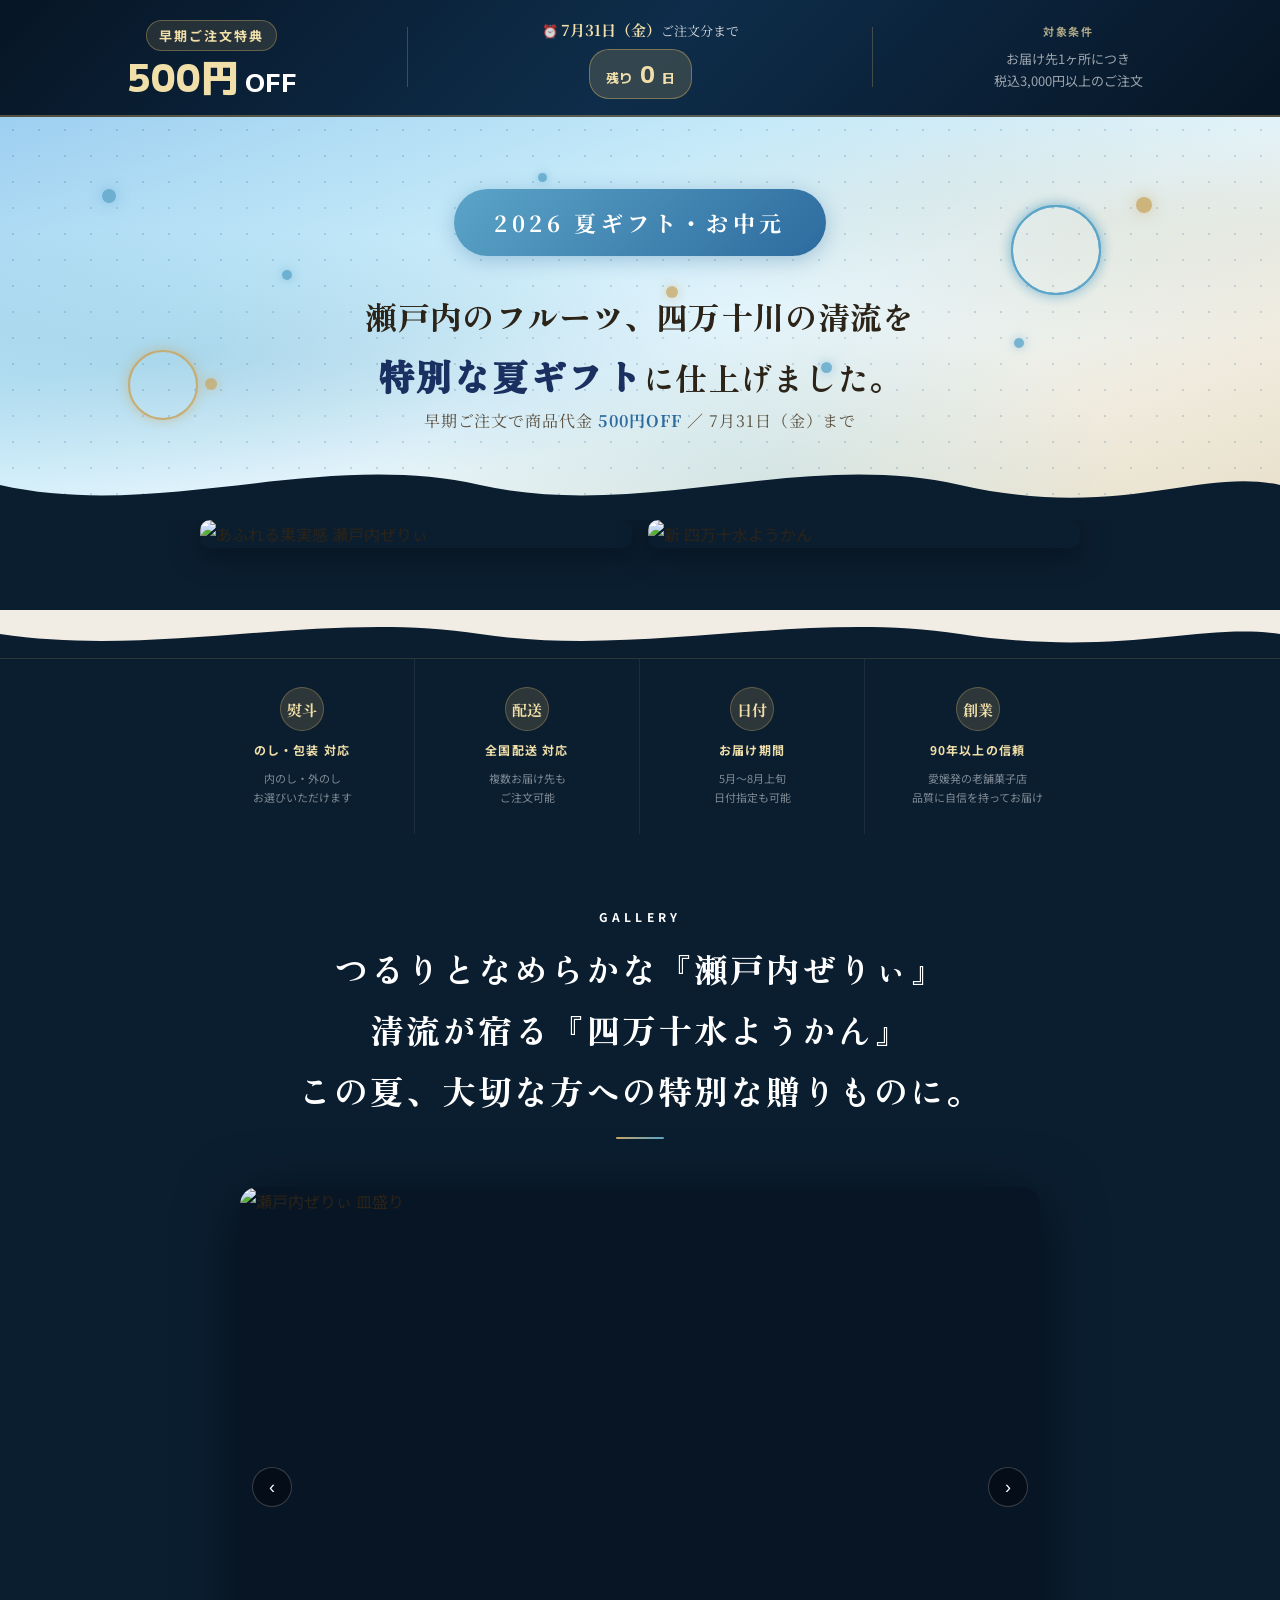
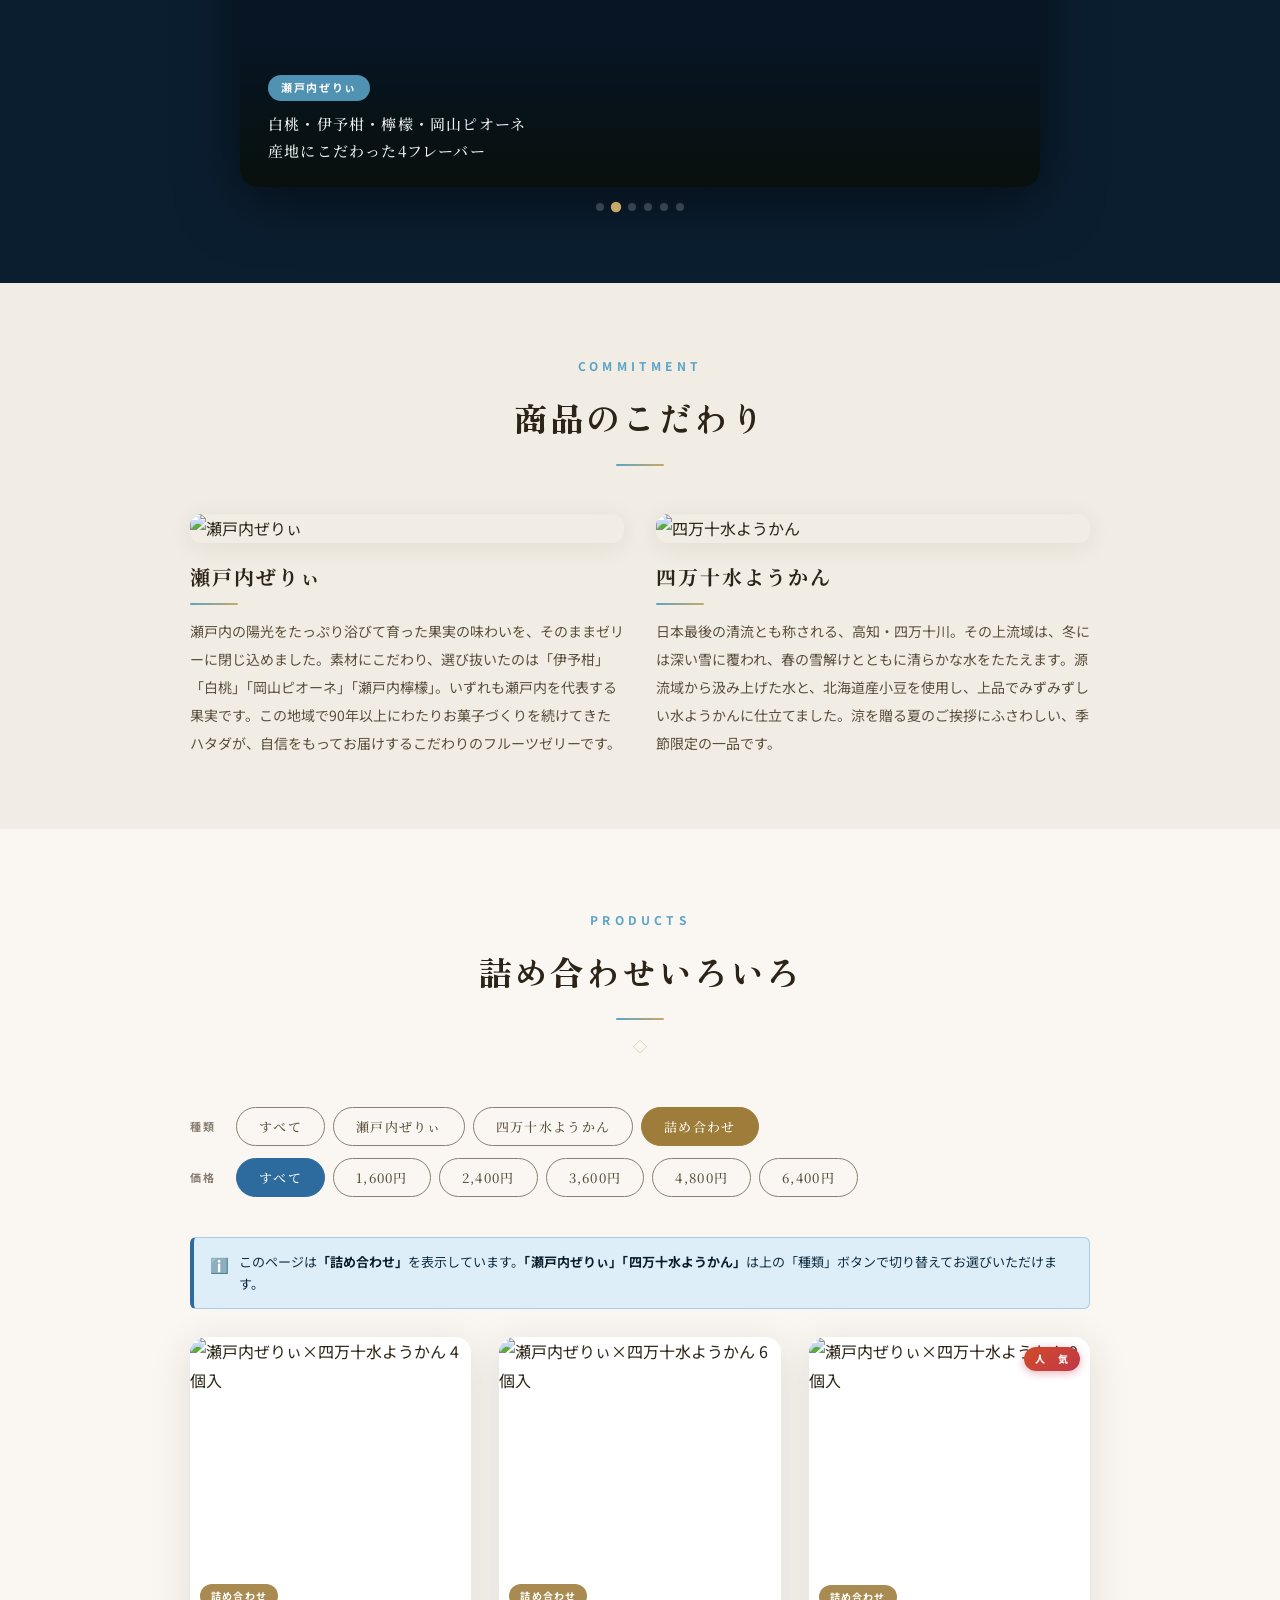
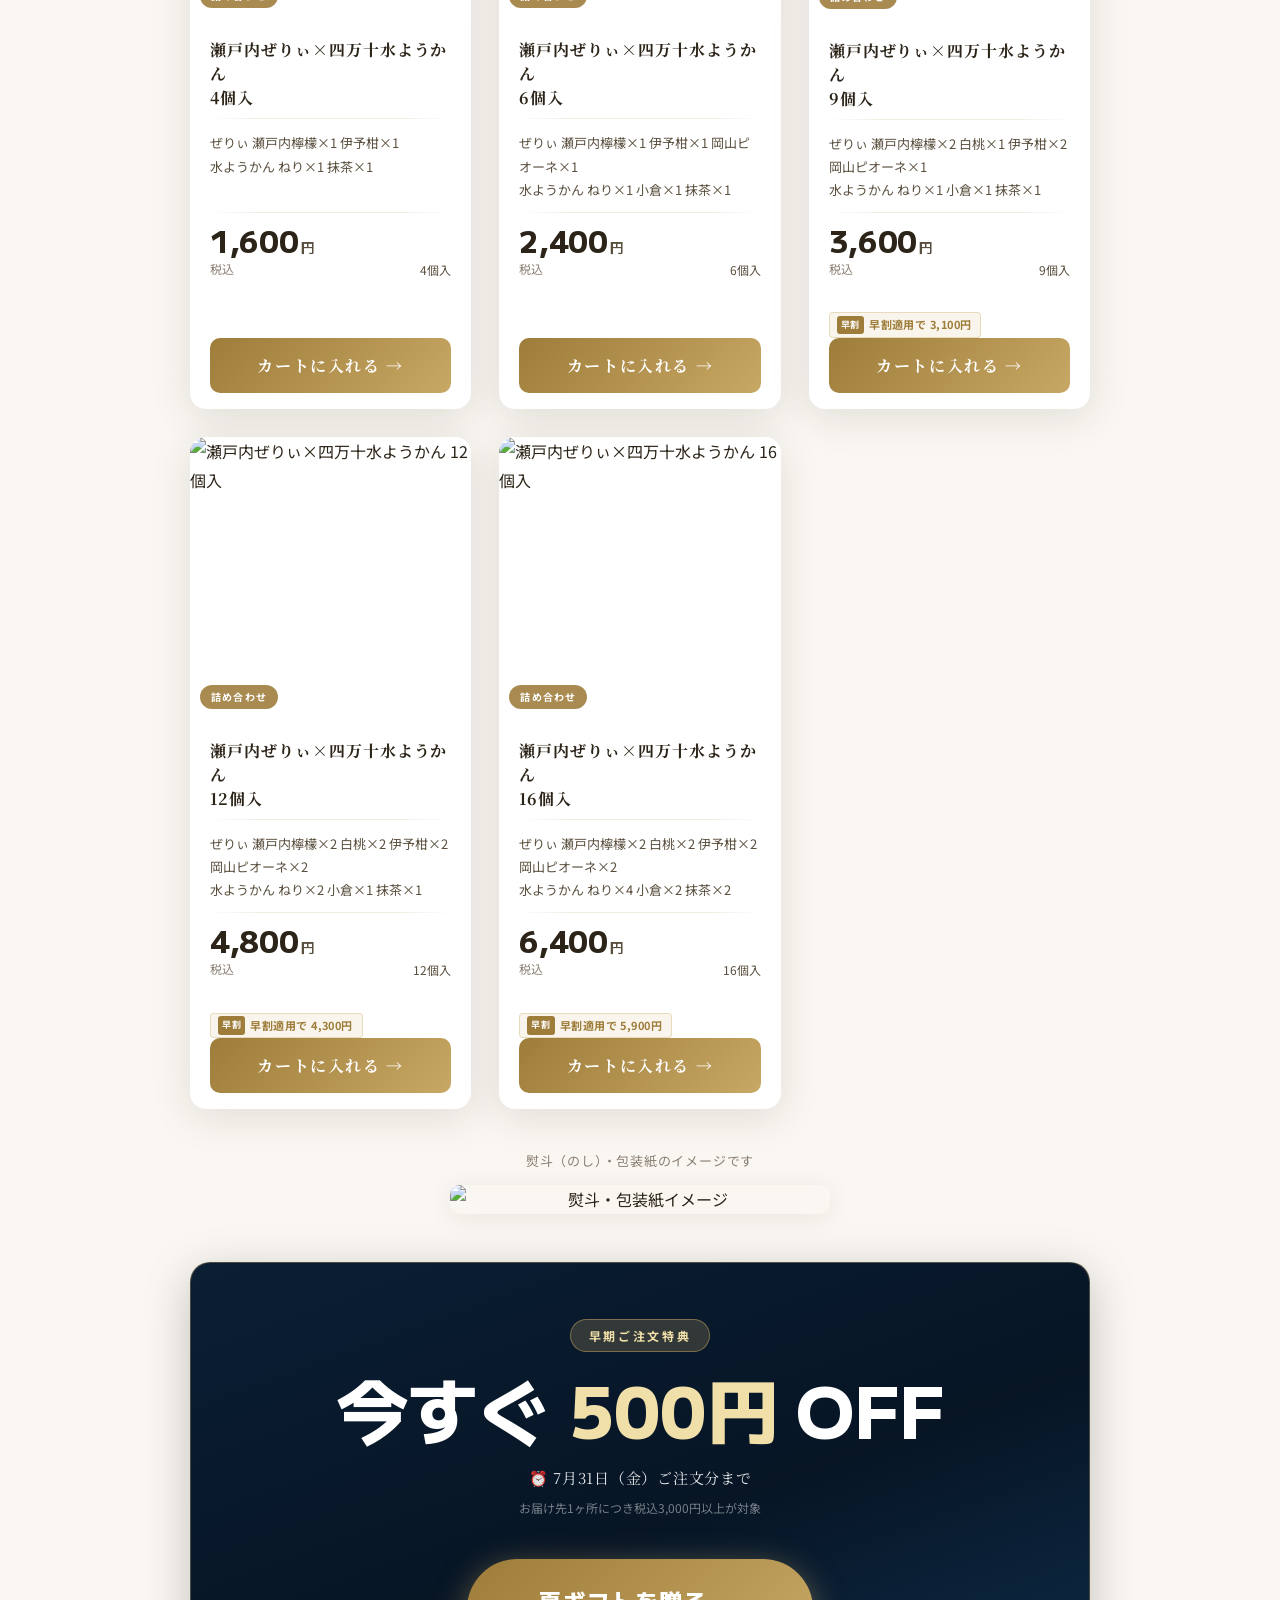
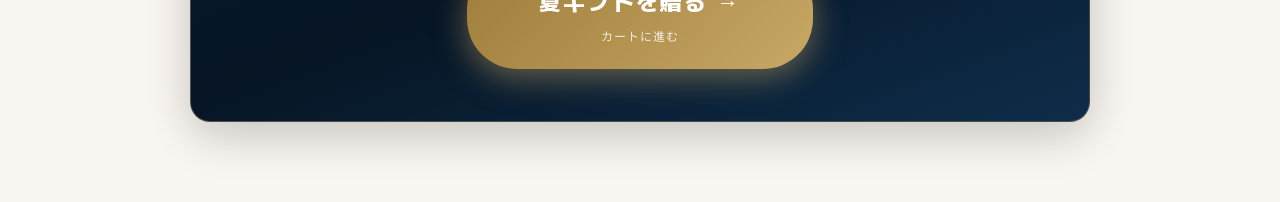
==== preview_mix.html @ 88e527a3 "確認用スタンドアロンHTMLページ3点追加、index.htmlも同内容に更新 Co-Authored-By: Claude Sonnet 4.6 <noreply@anthropic.com>" ====
<!DOCTYPE html>
<html lang="ja">
<head>
  <meta charset="utf-8" />
  <meta name="viewport" content="width=device-width, initial-scale=1.0" />
  <title>【確認用】詰め合わせ｜ハタダ 2026夏ギフト</title>
  <link href="https://fonts.googleapis.com/css2?family=Zen+Antique+Soft&family=Noto+Serif+JP:wght@400;500;600;700&family=Noto+Sans+JP:wght@400;500;700&family=M+PLUS+1:wght@400;500;700;800&display=swap" rel="stylesheet" />
  <link rel="stylesheet" href="style.css">
</head>
<body>

  <!-- Early Bird Bar -->
  <div class="early-bird">
    <div class="early-bird__inner">
      <div class="early-bird__col">
        <span class="early-bird__label">早期ご注文特典</span>
        <div class="early-bird__deal"><em>500円</em> OFF</div>
      </div>
      <div class="early-bird__sep"></div>
      <div class="early-bird__col early-bird__col--center">
        <div class="early-bird__period">⏰ <strong>7月31日（金）</strong>ご注文分まで</div>
        <div class="early-bird__timer">残り <span class="early-bird__days">--</span> 日</div>
      </div>
      <div class="early-bird__sep"></div>
      <div class="early-bird__col">
        <div class="early-bird__cond-label">対象条件</div>
        <div class="early-bird__cond">お届け先1ヶ所につき<br>税込3,000円以上のご注文</div>
      </div>
    </div>
  </div>

  <!-- Hero -->
  <section class="hero">
    <div class="hero__deco" aria-hidden="true">
      <div class="hero__dots"></div>
      <div class="hero__ring" style="width:90px;height:90px;top:22%;right:14%;--dur:4.8s;--delay:0s"></div>
      <div class="hero__ring" style="width:90px;height:90px;top:22%;right:14%;--dur:4.8s;--delay:1.6s"></div>
      <div class="hero__ring" style="width:90px;height:90px;top:22%;right:14%;--dur:4.8s;--delay:3.2s"></div>
      <div class="hero__ring" style="width:70px;height:70px;top:58%;left:10%;--dur:5.5s;--delay:0.8s;--ring-color:rgba(200,168,101,0.65);--ring-glow:rgba(200,168,101,0.28)"></div>
      <div class="hero__ring" style="width:70px;height:70px;top:58%;left:10%;--dur:5.5s;--delay:3.6s;--ring-color:rgba(200,168,101,0.65);--ring-glow:rgba(200,168,101,0.28)"></div>
      <span class="hero__particle" style="width:14px;height:14px;top:18%;left:8%;--op:0.78;--dur:9s;--delay:0.3s;--tx:6px;--glow:14px"></span>
      <span class="hero__particle" style="width:10px;height:10px;top:38%;left:22%;--op:0.7;--dur:7s;--delay:1.8s;--tx:-5px;--glow:10px"></span>
      <span class="hero__particle" style="width:16px;height:16px;top:20%;right:10%;--op:0.75;--dur:11s;--delay:0.5s;--tx:7px;--bg:rgba(200,168,101,0.82);--glow:14px;--glow-c:rgba(200,168,101,0.5)"></span>
      <span class="hero__particle" style="width:10px;height:10px;top:55%;right:20%;--op:0.72;--dur:8.5s;--delay:2.2s;--tx:-5px;--glow:10px"></span>
      <span class="hero__particle" style="width:12px;height:12px;top:42%;left:52%;--op:0.68;--dur:12s;--delay:1s;--tx:4px;--bg:rgba(200,168,101,0.78);--glow:12px;--glow-c:rgba(200,168,101,0.48)"></span>
      <span class="hero__particle" style="width:8px;height:8px;top:26%;right:40%;--op:0.72;--dur:7.5s;--delay:3.5s;--tx:-4px;--glow:8px"></span>
      <span class="hero__particle" style="width:12px;height:12px;top:65%;left:16%;--op:0.65;--dur:10s;--delay:0.8s;--tx:8px;--bg:rgba(200,168,101,0.78);--glow:12px;--glow-c:rgba(200,168,101,0.48)"></span>
      <span class="hero__particle" style="width:9px;height:9px;top:14%;left:42%;--op:0.7;--dur:8s;--delay:4s;--tx:3px;--glow:9px"></span>
      <span class="hero__particle" style="width:11px;height:11px;top:61%;right:35%;--op:0.68;--dur:9.5s;--delay:2.8s;--tx:-6px;--glow:11px"></span>
    </div>
    <div class="hero__inner">
      <span class="hero__badge">2026 夏ギフト・お中元</span>
      <h1 class="hero__title">
        <span class="hero__title__row">瀬戸内のフルーツ、四万十川の清流を</span>
        <span class="hero__title__row"><span class="hero__title__accent">特別な夏ギフト</span>に仕上げました。</span>
      </h1>
      <p class="hero__sub">早期ご注文で商品代金 <strong>500円OFF</strong> ／ 7月31日（金）まで</p>
    </div>
  </section>

  <!-- Hero Key Visual -->
  <div class="hero-kv">
    <div class="hero-kv__duo">
      <div class="fade-in">
        <img src="https://www.hatada-kuritaruto.jp/pic-labo/llimg/2026_00112.jpg"
             alt="あふれる果実感 瀬戸内ぜりぃ" loading="eager">
      </div>
      <div class="fade-in" style="transition-delay:0.12s">
        <img src="https://www.hatada-kuritaruto.jp/pic-labo/llimg/2026_00113.jpg"
             alt="新 四万十水ようかん" loading="lazy">
      </div>
    </div>
  </div>

  <!-- Wave -->
  <div class="wave-divider" aria-hidden="true">
    <svg viewBox="0 0 1440 48" xmlns="http://www.w3.org/2000/svg" preserveAspectRatio="none">
      <path d="M0,24 C180,48 360,0 540,24 C720,48 900,0 1080,24 C1260,48 1350,12 1440,24 L1440,48 L0,48 Z" fill="#0b1e30"/>
    </svg>
  </div>

  <!-- Service Strip -->
  <div class="service-strip" aria-label="サービス案内">
    <div class="service-strip__inner">
      <div class="service-item">
        <div class="service-item__icon">熨斗</div>
        <div class="service-item__title">のし・包装 対応</div>
        <div class="service-item__desc">内のし・外のし<br>お選びいただけます</div>
      </div>
      <div class="service-item">
        <div class="service-item__icon">配送</div>
        <div class="service-item__title">全国配送 対応</div>
        <div class="service-item__desc">複数お届け先も<br>ご注文可能</div>
      </div>
      <div class="service-item">
        <div class="service-item__icon">日付</div>
        <div class="service-item__title">お届け期間</div>
        <div class="service-item__desc">5月〜8月上旬<br>日付指定も可能</div>
      </div>
      <div class="service-item">
        <div class="service-item__icon">創業</div>
        <div class="service-item__title">90年以上の信頼</div>
        <div class="service-item__desc">愛媛発の老舗菓子店<br>品質に自信を持ってお届け</div>
      </div>
    </div>
  </div>

  <!-- Carousel -->
  <section class="carousel-section">
    <div class="container">
      <div class="section-header fade-in">
        <span class="section-eyebrow">Gallery</span>
        <h2 class="section-title">
          つるりとなめらかな『瀬戸内ぜりぃ』<br>
          清流が宿る『四万十水ようかん』<br>
          この夏、大切な方への特別な贈りものに。
        </h2>
        <div class="section-rule"></div>
      </div>
      <div class="carousel fade-in" id="carousel">
        <div class="carousel__track">
          <div class="carousel__slide">
            <img src="https://www.hatada-kuritaruto.jp/pic-labo/2026_natsu_image_02.jpg" alt="詰め合わせ全景" />
            <div class="carousel__caption">
              <span class="carousel__tag tag--seto">瀬戸内ぜりぃ</span>
              <p>瀬戸内の太陽が育んだ厳選果実を<br>つるりとなめらかなゼリーに</p>
            </div>
          </div>
          <div class="carousel__slide">
            <img src="https://www.hatada-kuritaruto.jp/pic-labo/2026_natsu_image_03.jpg" alt="瀬戸内ぜりぃ 皿盛り" />
            <div class="carousel__caption">
              <span class="carousel__tag tag--seto">瀬戸内ぜりぃ</span>
              <p>白桃・伊予柑・檸檬・岡山ピオーネ<br>産地にこだわった4フレーバー</p>
            </div>
          </div>
          <div class="carousel__slide">
            <img src="https://www.hatada-kuritaruto.jp/pic-labo/2026_natsu_image_04.jpg" alt="四万十水ようかん アップ" />
            <div class="carousel__caption">
              <span class="carousel__tag tag--shimanto">四万十水ようかん</span>
              <p>日本最後の清流・四万十川源流水が宿る<br>澄んだ清涼感と上品な甘み</p>
            </div>
          </div>
          <div class="carousel__slide">
            <img src="https://www.hatada-kuritaruto.jp/pic-labo/2026_natsu_image_05.jpg" alt="四万十水ようかん フレーバー" />
            <div class="carousel__caption">
              <span class="carousel__tag tag--shimanto">四万十水ようかん</span>
              <p>ねり・小倉・抹茶の3フレーバー<br>なめらかな口どけと清流の風味</p>
            </div>
          </div>
          <div class="carousel__slide">
            <img src="https://www.hatada-kuritaruto.jp/pic-labo/2026_natsu_image_06.jpg" alt="四万十水ようかん 皿盛り" />
            <div class="carousel__caption">
              <span class="carousel__tag tag--mix">詰め合わせ</span>
              <p>瀬戸内ぜりぃ＋四万十水ようかん<br>ふたつの個性が贈り物を彩る</p>
            </div>
          </div>
          <div class="carousel__slide">
            <img src="https://www.hatada-kuritaruto.jp/pic-labo/llimg/IMG_4521.JPG" alt="ギフト包装・しつらえ" />
            <div class="carousel__caption">
              <span class="carousel__tag tag--mix">ギフト</span>
              <p>開ける瞬間から心踊る、上質なしつらえ。<br>大切な方へ、感謝を込めて。</p>
            </div>
          </div>
        </div>
        <button class="carousel__btn carousel__btn--prev" aria-label="前のスライドへ">‹</button>
        <button class="carousel__btn carousel__btn--next" aria-label="次のスライドへ">›</button>
      </div>
      <div class="carousel__dots" id="carouselDots"></div>
    </div>
  </section>

  <!-- Commitment -->
  <section class="commitment-section">
    <div class="container">
      <div class="section-header fade-in">
        <span class="section-eyebrow">Commitment</span>
        <h2 class="section-title">商品のこだわり</h2>
        <div class="section-rule"></div>
      </div>
      <div class="commitment-grid fade-in">
        <div>
          <img src="https://www.hatada-kuritaruto.jp/pic-labo/llimg/2026_natsu_ilust01.jpg" loading="lazy" alt="瀬戸内ぜりぃ" class="commitment-item__img" />
          <h3 class="commitment-item__title">瀬戸内ぜりぃ</h3>
          <div class="section-rule section-rule--left"></div>
          <p class="commitment-item__text">瀬戸内の陽光をたっぷり浴びて育った果実の味わいを、そのままゼリーに閉じ込めました。素材にこだわり、選び抜いたのは「伊予柑」「白桃」「岡山ピオーネ」「瀬戸内檸檬」。いずれも瀬戸内を代表する果実です。この地域で90年以上にわたりお菓子づくりを続けてきたハタダが、自信をもってお届けするこだわりのフルーツゼリーです。</p>
        </div>
        <div>
          <img src="https://www.hatada-kuritaruto.jp/pic-labo/llimg/2026_natsu_ilust02.jpg" loading="lazy" alt="四万十水ようかん" class="commitment-item__img" />
          <h3 class="commitment-item__title">四万十水ようかん</h3>
          <div class="section-rule section-rule--left"></div>
          <p class="commitment-item__text">日本最後の清流とも称される、高知・四万十川。その上流域は、冬には深い雪に覆われ、春の雪解けとともに清らかな水をたたえます。源流域から汲み上げた水と、北海道産小豆を使用し、上品でみずみずしい水ようかんに仕立てました。涼を贈る夏のご挨拶にふさわしい、季節限定の一品です。</p>
        </div>
      </div>
    </div>
  </section>

  <!-- Lineup -->
  <section class="lineup-section" id="lineup">
    <div class="container">
      <div class="section-header fade-in">
        <span class="section-eyebrow">Products</span>
        <h2 class="section-title">詰め合わせいろいろ</h2>
        <div class="section-rule"></div>
      </div>
      <div class="filter-group fade-in" id="filterGroup" data-default-cat="mix">
        <div class="filter-row">
          <span class="filter-row__label">種類</span>
          <div class="filter-tabs" id="filterCat">
            <button class="filter-tab filter-tab--cat" data-filter="all"                   >すべて</button>
            <button class="filter-tab filter-tab--cat" data-filter="seto"                  >瀬戸内ぜりぃ</button>
            <button class="filter-tab filter-tab--cat" data-filter="shimanto"              >四万十水ようかん</button>
            <button class="filter-tab filter-tab--cat" data-filter="mix"  data-active="mix">詰め合わせ</button>
          </div>
        </div>
        <div class="filter-row">
          <span class="filter-row__label">価格</span>
          <div class="filter-tabs" id="filterPrice">
            <button class="filter-tab filter-tab--price" data-price="all"  data-active="all">すべて</button>
            <button class="filter-tab filter-tab--price" data-price="1600"                  >1,600円</button>
            <button class="filter-tab filter-tab--price" data-price="2400"                  >2,400円</button>
            <button class="filter-tab filter-tab--price" data-price="3600"                  >3,600円</button>
            <button class="filter-tab filter-tab--price" data-price="4800"                  >4,800円</button>
            <button class="filter-tab filter-tab--price" data-price="6400"                  >6,400円</button>
          </div>
        </div>
      </div>
      <!-- 商品種別のご案内 -->
      <div style="display:flex;align-items:flex-start;gap:10px;background:#ddeef8;border:1px solid #a8cce4;border-left:4px solid #2d6b9e;border-radius:6px;padding:13px 16px;margin-bottom:28px;font-size:13px;color:#0f2d42;line-height:1.7;box-sizing:border-box;">
        <span style="flex-shrink:0;font-size:15px;margin-top:1px;">ℹ️</span>
        <span>このページは<strong style="color:#0a1e2e;font-weight:700;">「詰め合わせ」</strong>を表示しています。<strong style="color:#0a1e2e;font-weight:700;">「瀬戸内ぜりぃ」「四万十水ようかん」</strong>は上の「種類」ボタンで切り替えてお選びいただけます。</span>
      </div>
      <div class="product-grid" id="productGrid"></div>
      <div class="noshi">
        <p class="noshi__caption">熨斗（のし）・包装紙のイメージです</p>
        <img class="noshi__img" src="https://www.hatada-kuritaruto.jp/pic-labo/llimg/noshi2026.jpg" alt="熨斗・包装紙イメージ" />
      </div>
      <div class="lineup-note fade-in">
        <div class="lineup-note__eyecatch">早期ご注文特典</div>
        <div class="lineup-note__headline">今すぐ <em>500円</em> OFF</div>
        <div class="lineup-note__period">⏰ 7月31日（金）ご注文分まで</div>
        <div class="lineup-note__cond">お届け先1ヶ所につき税込3,000円以上が対象</div>
        <a class="lineup-note__cta" href="#lineup">
          <span class="lineup-note__cta-main">夏ギフトを贈る →</span>
          <span class="lineup-note__cta-sub">カートに進む</span>
        </a>
      </div>
    </div>
  </section>

  <!-- Sticky Mobile CTA -->
  <div class="sticky-order">
    <a class="sticky-order__btn" href="#lineup">夏ギフトを注文する →</a>
  </div>

  <!-- Back to Top -->
  <button class="back-top" id="backTop" aria-label="ページトップへ">↑</button>

<script src="main.js"></script>
</body>
</html>
---- style.css ----
/* Custom Properties */
    :root {
      --seto-blue:  #5ba4c8;
      --seto-deep:  #2d6b9e;
      --shim-deep:  #3d7a58;
      --gold:       #c8a865;
      --gold-light: #f0dfa8;
      --gold-deep:  #9e7c3a;
      --cream:      #faf7f2;
      --cream-dark: #f2ede4;
      --dark-bg:    #0b1e30;
      --dark-deep:  #071525;
      --text-dark:  #2c2418;
      --text-mid:   #5a4f3e;
      --text-light: #8a7f72;
      --white:      #ffffff;
      --ease-expo:  cubic-bezier(0.22, 1, 0.36, 1);
    }

    /* Reset */
    *, *::before, *::after { margin: 0; padding: 0; box-sizing: border-box; }
    img    { display: block; max-width: 100%; }
    button { cursor: pointer; }
    a      { text-decoration: none; }

    body {
      font-family: "Noto Sans JP", sans-serif;
      background: var(--cream);
      color: var(--text-dark);
      font-size: 16px;
      line-height: 1.8;
      overflow-x: hidden;
      -webkit-font-smoothing: antialiased;
    }

    /* Layout */
    .container    { max-width: 900px; margin: 0 auto; }
    .section-header { text-align: center; margin-bottom: 48px; }

    .section-eyebrow {
      display: block;
      font-size: 12px;
      font-weight: 700;
      letter-spacing: 0.35em;
      text-transform: uppercase;
      color: var(--seto-blue);
      margin-bottom: 10px;
    }
    .section-title {
      font-family: "Zen Antique Soft", "Noto Serif JP", serif;
      font-size: clamp(22px, 4vw, 34px);
      font-weight: 400;
      letter-spacing: 0.06em;
      color: var(--text-dark);
      margin-bottom: 16px;
    }
    .section-rule {
      width: 48px; height: 2px;
      background: linear-gradient(90deg, var(--seto-blue), var(--gold));
      margin: 0 auto 14px;
      border-radius: 2px;
    }
    .section-rule--left { margin: 0 0 12px; }

    /* Fade-in */
    .fade-in {
      opacity: 0;
      transform: translateY(24px);
      transition: opacity 0.65s var(--ease-expo), transform 0.65s var(--ease-expo);
    }
    .fade-in.is-visible { opacity: 1; transform: none; }

    /* ------------------------------------------------------------------ */
    /* Early Bird Bar */
    /* ------------------------------------------------------------------ */
    .early-bird {
      background: linear-gradient(135deg, #071525 0%, #0e2d4a 50%, #071525 100%);
      color: var(--white);
      border-bottom: 2px solid rgba(200, 168, 101, 0.4);
    }
    .early-bird__inner {
      width: 100%;
      padding: 16px 32px;
      display: flex;
      align-items: center;
      justify-content: space-between;
    }
    .early-bird__col {
      flex: 1;
      display: flex;
      flex-direction: column;
      align-items: center;
      text-align: center;
      gap: 6px;
    }
    .early-bird__col--center { flex: 1.2; }
    .early-bird__sep {
      width: 1px; height: 60px;
      background: rgba(200, 168, 101, 0.3);
      flex-shrink: 0;
      margin: 0 16px;
    }
    .early-bird__label {
      font-size: 13px;
      font-weight: 700;
      letter-spacing: 0.15em;
      color: var(--gold-light);
      background: rgba(200, 168, 101, 0.15);
      border: 1px solid rgba(200, 168, 101, 0.4);
      padding: 3px 12px;
      border-radius: 20px;
    }
    .early-bird__deal {
      font-family: "M PLUS 1", sans-serif;
      font-size: 24px;
      font-weight: 800;
      line-height: 1;
    }
    .early-bird__deal em   { font-style: normal; color: var(--gold-light); font-size: 38px; }
    .early-bird__period    { font-family: "Noto Serif JP", serif; font-size: 13px; color: rgba(255,255,255,0.85); }
    .early-bird__period strong { color: var(--gold-light); font-size: 15px; }
    .early-bird__timer {
      display: inline-block;
      background: rgba(200, 168, 101, 0.2);
      border: 1px solid rgba(200, 168, 101, 0.5);
      color: var(--gold-light);
      font-family: "M PLUS 1", sans-serif;
      font-size: 13px;
      font-weight: 700;
      padding: 4px 16px;
      border-radius: 20px;
    }
    .early-bird__days      { font-size: 22px; font-weight: 800; margin: 0 4px; }
    .early-bird__cond-label {
      font-size: 11px;
      font-weight: 700;
      letter-spacing: 0.15em;
      color: var(--gold-light);
      opacity: 0.7;
    }
    .early-bird__cond { font-size: 13px; color: rgba(255,255,255,0.6); line-height: 1.7; }

    /* ------------------------------------------------------------------ */
    /* Hero */
    /* ------------------------------------------------------------------ */
    .hero {
      position: relative;
      min-height: 380px;
      background: linear-gradient(160deg, #9dcff0 0%, #c2e8f8 30%, #e4f4fb 55%, #f0ece0 78%, #e8dfc8 100%);
      display: flex;
      align-items: center;
      justify-content: center;
      text-align: center;
      overflow: hidden;
      padding: 72px 20px 84px;
    }
    .hero::before {
      content: "";
      position: absolute;
      inset: 0;
      background:
        radial-gradient(ellipse 65% 50% at 15% 60%, rgba(91,164,200,0.28) 0%, transparent 65%),
        radial-gradient(ellipse 55% 45% at 85% 25%, rgba(200,168,101,0.14) 0%, transparent 65%),
        radial-gradient(ellipse 40% 60% at 60% 90%, rgba(100,190,220,0.18) 0%, transparent 70%);
    }
    .hero::after {
      content: "";
      position: absolute;
      bottom: -1px; left: 0; right: 0;
      height: 72px;
      background: url("data:image/svg+xml,%3Csvg viewBox='0 0 1440 72' xmlns='http://www.w3.org/2000/svg' preserveAspectRatio='none'%3E%3Cpath d='M0,36 C180,72 360,0 540,36 C720,72 900,0 1080,36 C1260,72 1350,18 1440,36 L1440,72 L0,72 Z' fill='%230b1e30'/%3E%3C/svg%3E");
      background-size: cover;
      z-index: 2;
    }

    /* ------------------------------------------------------------------ */
    /* Hero decorations — dot grid + orbs + rings + particles */
    /* ------------------------------------------------------------------ */
    .hero__deco { position: absolute; inset: 0; pointer-events: none; overflow: hidden; z-index: 1; }

    /* Dot grid */
    .hero__dots {
      position: absolute;
      inset: 0;
      background-image: radial-gradient(circle, rgba(45,107,158,0.3) 1.5px, transparent 1.5px);
      background-size: 26px 26px;
      opacity: 0.7;
    }

    /* Ripple rings — 水面の波紋：拡大しながらフェードアウト */
    .hero__ring {
      position: absolute;
      border-radius: 50%;
      border: 2px solid var(--ring-color, rgba(91, 164, 200, 0.7));
      box-shadow: 0 0 12px var(--ring-glow, rgba(91, 164, 200, 0.3));
      animation: ringRipple var(--dur, 5s) var(--delay, 0s) ease-out infinite;
    }
    @keyframes ringRipple {
      0%   { transform: scale(0.25); opacity: 0.9; }
      60%  { opacity: 0.3; }
      100% { transform: scale(1.9); opacity: 0; }
    }

    /* Floating particles — グロー付きで大きく */
    .hero__particle {
      position: absolute;
      border-radius: 50%;
      background: var(--bg, rgba(91, 164, 200, 0.8));
      box-shadow: 0 0 var(--glow, 10px) var(--glow-c, rgba(91, 164, 200, 0.55));
      animation: particleFloat var(--dur, 8s) var(--delay, 0s) ease-in-out infinite;
    }
    @keyframes particleFloat {
      0%, 100% { transform: translate(0, 0) scale(1); opacity: var(--op, 0.75); }
      50%       { transform: translate(var(--tx, 6px), -16px) scale(1.3); opacity: 1; }
    }

    .hero__inner { position: relative; z-index: 3; width: 100%; }

    /* ShopServe対策: ヒーロー内テキストのmargin/paddingをゼロリセット
       ただし .hero__badge は除外（独自のpadding/marginを保持） */
    .hero__inner h1,
    .hero__inner p,
    .hero__inner span:not(.hero__badge):not(.hero__title__row):not(.hero__title__accent),
    .hero__inner strong {
      margin: 0 !important;
      padding: 0 !important;
    }

    .hero__badge {
      display: inline-block;
      position: relative;
      overflow: hidden;
      background: linear-gradient(135deg, var(--seto-blue), var(--seto-deep));
      color: var(--white);
      font-family: "Noto Serif JP", serif;
      font-size: 22px;
      font-weight: 700;
      letter-spacing: 0.2em;
      padding: 14px 40px;
      border-radius: 36px;
      margin-bottom: 24px;
      box-shadow: 0 4px 20px rgba(45,107,158,0.32);
      animation: heroFadeUp 0.9s 0.05s var(--ease-expo) both;
    }
    .hero__badge::after {
      content: "";
      position: absolute;
      top: 0; left: -80%; width: 50%; height: 100%;
      background: linear-gradient(90deg, transparent, rgba(255,255,255,0.3) 50%, transparent);
      animation: badgeShimmer 3.5s 1s infinite;
    }
    .hero__title {
      font-family: "Zen Antique Soft", "Noto Serif JP", sans-serif !important;
      font-size: clamp(17px, 2.9vw, 32px) !important;
      font-weight: 400 !important;
      letter-spacing: 0.01em !important;
      line-height: 1 !important;        /* <br>ではなくspanで折り返すためline-heightは1に */
      color: var(--text-dark) !important;
      margin-bottom: 16px !important;
      animation: heroFadeUp 1.1s var(--ease-expo) both;
    }
    /* 1行ずつ <span class="hero__title__row"> で折り返し制御 */
    .hero__title__row {
      display: block !important;
      line-height: 1.75 !important;    /* 各行の行間はここで制御 */
      margin: 0 !important;
      padding: 0 !important;
    }
    .hero__title__accent {
      color: #1a3060 !important;
      display: inline !important;
      font-size: 1.12em !important;
      font-weight: 700 !important;
      letter-spacing: 0.05em !important;
    }
    .hero__sub {
      display: block !important;
      font-family: "Noto Serif JP", sans-serif !important;
      font-size: clamp(13px, 2vw, 16px) !important;
      line-height: 1.8 !important;
      color: var(--text-mid) !important;
      letter-spacing: 0.06em !important;
      margin-bottom: 0 !important;
      animation: heroFadeUp 1.3s 0.2s var(--ease-expo) both;
    }
    .hero__sub + .hero__sub { margin-top: 6px !important; }
    .hero__sub strong { color: var(--seto-deep) !important; font-weight: 700 !important; }

    /* ------------------------------------------------------------------ */
    /* Hero Key Visual — 商品キービジュアル3点 */
    /* ------------------------------------------------------------------ */
    .hero-kv {
      background: var(--dark-bg);
      padding: 0 20px 64px;
    }
    .hero-kv__main {
      max-width: 880px;
      margin: 0 auto 16px;
    }
    .hero-kv__main img {
      width: 100%;
      border-radius: 12px;
      box-shadow: 0 8px 48px rgba(0,0,0,0.52);
      display: block;
    }
    .hero-kv__duo {
      max-width: 880px;
      margin: 0 auto;
      display: grid;
      grid-template-columns: 1fr 1fr;
      gap: 16px;
    }
    .hero-kv__duo img {
      width: 100%;
      border-radius: 10px;
      box-shadow: 0 6px 32px rgba(0,0,0,0.42);
      display: block;
    }

    /* ------------------------------------------------------------------ */
    /* Carousel */
    /* ------------------------------------------------------------------ */
    .carousel-section { background: var(--dark-bg); padding: 72px 20px; }
    .carousel-section .section-eyebrow { color: var(--white) !important; }
    .carousel-section .section-title   { color: var(--white) !important; }
    .carousel-section .section-rule    { background: linear-gradient(90deg, var(--gold), var(--seto-blue)); }

    .carousel {
      position: relative;
      max-width: 800px;
      margin: 0 auto 14px;
      border-radius: 18px;
      overflow: hidden;
      box-shadow: 0 12px 60px rgba(0,0,0,0.55);
    }
    .carousel__track { display: flex; transition: transform 0.52s cubic-bezier(0.4,0,0.2,1); will-change: transform; }
    .carousel__slide { min-width: 100%; position: relative; }
    .carousel__slide img { width: 100%; aspect-ratio: 4/3; object-fit: contain; background: var(--dark-deep); }
    .carousel__caption {
      position: absolute;
      bottom: 0; left: 0; right: 0;
      padding: 32px 28px 22px;
      background: linear-gradient(0deg, rgba(8,16,10,0.9) 0%, rgba(8,16,10,0.45) 55%, transparent 100%);
    }
    .carousel__tag {
      display: inline-block;
      font-size: 11px;
      font-weight: 700;
      letter-spacing: 0.15em;
      padding: 3px 13px;
      border-radius: 20px;
      margin-bottom: 9px;
    }
    .tag--seto     { background: rgba(91,164,200,0.88);  color: var(--white); }
    .tag--shimanto { background: rgba(122,173,140,0.88); color: var(--white); }
    .tag--mix      { background: rgba(200,168,101,0.88); color: #1a1a10; }
    .carousel__caption p {
      font-family: "Noto Serif JP", serif;
      font-size: 15px;
      font-weight: 500;
      color: rgba(255,255,255,0.93);
      line-height: 1.85;
      letter-spacing: 0.08em;
    }
    .carousel__btn {
      position: absolute;
      top: 50%; transform: translateY(-50%);
      background: rgba(0,0,0,0.35);
      border: 1px solid rgba(255,255,255,0.2);
      color: var(--white);
      font-size: 18px;
      width: 40px; height: 40px;
      border-radius: 50%;
      display: flex; align-items: center; justify-content: center;
      transition: background 0.2s;
      z-index: 2;
    }
    .carousel__btn:hover { background: rgba(0,0,0,0.6); }
    .carousel__btn--prev { left: 12px; }
    .carousel__btn--next { right: 12px; }
    .carousel__dots { display: flex; justify-content: center; gap: 8px; margin-top: 16px; }
    .carousel__dot {
      width: 8px; height: 8px;
      border-radius: 50%;
      background: rgba(255,255,255,0.25);
      border: none; padding: 0;
      transition: all 0.3s;
    }
    .carousel__dot.is-active { background: var(--gold); transform: scale(1.3); }

    /* ------------------------------------------------------------------ */
    /* Commitment */
    /* ------------------------------------------------------------------ */
    .commitment-section { padding: 72px 20px; background: var(--cream-dark); }
    .commitment-grid {
      display: grid;
      grid-template-columns: 1fr 1fr;
      gap: 32px;
      max-width: 900px;
      margin: 0 auto;
    }
    .commitment-item__img { width: 100%; border-radius: 12px; box-shadow: 0 4px 24px rgba(44,36,24,0.08); margin-bottom: 16px; }
    .commitment-item__title {
      font-family: "Noto Serif JP", serif;
      font-size: 20px;
      font-weight: 700;
      letter-spacing: 0.1em;
      margin: 8px 0;
    }
    .commitment-item__text { font-size: 14px; line-height: 2; color: var(--text-mid); }

    /* ------------------------------------------------------------------ */
    /* Lineup / Products */
    /* ------------------------------------------------------------------ */
    .lineup-section { background: var(--cream); padding: 80px 20px; }
    .lineup-section .section-header::after {
      content: "◇";
      display: block;
      color: var(--gold);
      font-size: 14px;
      margin-top: 12px;
      opacity: 0.6;
    }

    /* Filter tabs */
    .filter-group { max-width: 900px; margin: 0 auto 40px; display: flex; flex-direction: column; gap: 12px; }
    .filter-row { display: flex; align-items: center; gap: 10px; flex-wrap: wrap; }
    .filter-row__label {
      font-size: 11px;
      font-weight: 700;
      letter-spacing: 0.18em;
      color: var(--text-light);
      white-space: nowrap;
      min-width: 36px;
    }
    .filter-tabs { display: flex; gap: 8px; flex-wrap: wrap; }
    .filter-tab {
      font-family: "Noto Serif JP", serif;
      font-size: 13px;
      font-weight: 500;
      letter-spacing: 0.1em;
      padding: 9px 22px;
      border-radius: 30px;
      border: 1.5px solid var(--text-light);
      background: transparent;
      color: var(--text-mid);
      transition: all 0.25s;
    }
    .filter-tab:hover { opacity: 0.75; }

    /* Category active states */
    .filter-tab--cat[data-active="all"]      { background: var(--text-dark); border-color: var(--text-dark); color: var(--white); }
    .filter-tab--cat[data-active="seto"]     { background: var(--seto-deep); border-color: var(--seto-deep); color: var(--white); }
    .filter-tab--cat[data-active="shimanto"] { background: var(--shim-deep); border-color: var(--shim-deep); color: var(--white); }
    .filter-tab--cat[data-active="mix"]      { background: var(--gold-deep); border-color: var(--gold-deep); color: var(--white); }

    /* Price active state */
    .filter-tab--price[data-active] { background: var(--seto-deep); border-color: var(--seto-deep); color: var(--white); }

    /* No results */
    .filter-empty {
      grid-column: 1 / -1;
      text-align: center;
      padding: 48px 0;
      font-family: "Noto Serif JP", serif;
      font-size: 15px;
      color: var(--text-light);
      letter-spacing: 0.08em;
    }

    /* Product grid */
    .product-grid {
      display: grid;
      grid-template-columns: repeat(2, 1fr);
      gap: 24px;
      max-width: 900px;
      margin: 0 auto;
    }

    /* Product card */
    .product-card {
      background: var(--white);
      border-radius: 16px;
      overflow: hidden;
      box-shadow: 0 8px 40px rgba(44,36,24,0.12);
      display: flex;
      flex-direction: column;
      transition: transform 0.3s, box-shadow 0.3s;
    }
    .product-card:hover { transform: translateY(-6px); box-shadow: 0 16px 56px rgba(44,36,24,0.17); }
    .product-card__img-wrap { position: relative; aspect-ratio: 1; overflow: hidden; background: var(--white); }
    .product-card__img-wrap img { width: 100%; height: 100%; object-fit: contain; transition: transform 0.4s; }
    .product-card:hover .product-card__img-wrap img { transform: scale(1.04); }
    .product-card__type {
      position: absolute;
      bottom: 10px; left: 10px;
      font-size: 10px;
      font-weight: 700;
      letter-spacing: 0.12em;
      padding: 3px 11px;
      border-radius: 20px;
      color: var(--white);
      z-index: 2;
    }
    .type--seto     { background: rgba(45,107,158,0.88); }
    .type--shimanto { background: rgba(61,122,88,0.88); }
    .type--mix      { background: rgba(158,124,58,0.88); }

    .product-card__body { padding: 20px 20px 16px; flex: 1; display: flex; flex-direction: column; }
    .product-card__name {
      font-family: "Noto Serif JP", serif;
      font-size: 16px;
      font-weight: 700;
      letter-spacing: 0.06em;
      color: var(--text-dark);
      margin-bottom: 8px;
      line-height: 1.5;
    }
    .product-card__divider {
      height: 1px;
      background: linear-gradient(90deg, transparent, var(--cream-dark) 20%, var(--cream-dark) 80%, transparent);
      margin-bottom: 12px;
    }
    .product-card__contents { font-size: 13px; color: var(--text-mid); line-height: 1.8; margin-bottom: 10px; flex: 1; }
    .product-card__price-row {
      display: flex;
      align-items: flex-end;
      justify-content: space-between;
      gap: 8px;
      margin-bottom: 16px;
    }
    .product-card__price {
      font-family: "M PLUS 1", sans-serif;
      font-size: 30px;
      font-weight: 800;
      color: var(--text-dark);
      letter-spacing: -0.01em;
      line-height: 1;
    }
    .product-card__price span { font-size: 14px; font-weight: 500; color: var(--text-mid); margin-left: 2px; }
    .product-card__price-tax  { font-size: 12px; color: var(--text-light); margin-top: 3px; }
    .product-card__qty        { font-size: 12px; color: var(--text-mid); text-align: right; line-height: 1.6; }
    .product-card__cta-wrap { padding-top: 12px; }
    .product-card__cart-form { margin: 0; padding: 0; }
    .product-card__cta {
      display: block;
      width: 100%;
      padding: 16px 0;
      border-radius: 10px;
      font-family: "Noto Serif JP", serif;
      font-size: 16px;
      font-weight: 700;
      letter-spacing: 0.1em;
      text-align: center;
      border: none;
      background: linear-gradient(135deg, var(--gold-deep) 0%, var(--gold) 100%);
      color: var(--white);
      transition: all 0.25s;
    }
    .product-card__cta:hover {
      transform: translateY(-2px);
      box-shadow: 0 8px 24px rgba(200,168,101,0.45);
      filter: brightness(1.07);
    }

    /* Noshi */
    .noshi { text-align: center; margin: 40px auto 0; max-width: 900px; }
    .noshi__caption { font-size: 13px; color: var(--text-light); margin-bottom: 12px; letter-spacing: 0.06em; }
    .noshi__img { max-width: 380px; width: 100%; border-radius: 10px; box-shadow: 0 4px 24px rgba(44,36,24,0.08); margin: 0 auto; }

    /* Lineup Note / CTA Banner */
    .lineup-note {
      max-width: 900px;
      margin: 48px auto 0;
      background: linear-gradient(160deg, #0a1e34 0%, #071525 55%, #0e2d4a 100%);
      border-radius: 20px;
      padding: 56px 32px 52px;
      text-align: center;
      border: 1px solid rgba(200,168,101,0.35);
      box-shadow: 0 12px 48px rgba(0,0,0,0.22);
    }
    .lineup-note__eyecatch {
      display: inline-block;
      background: rgba(200,168,101,0.22);
      border: 1px solid rgba(200,168,101,0.5);
      color: var(--gold-light);
      font-size: 12px;
      font-weight: 700;
      letter-spacing: 0.22em;
      padding: 5px 18px;
      border-radius: 20px;
      margin-bottom: 20px;
    }
    .lineup-note__headline {
      font-family: "M PLUS 1", sans-serif;
      font-size: clamp(32px, 8vw, 72px);
      font-weight: 800;
      color: var(--white);
      line-height: 1;
      margin-bottom: 20px;
      letter-spacing: -0.01em;
    }
    .lineup-note__headline em { font-style: normal; color: var(--gold-light); }
    .lineup-note__period {
      font-family: "Noto Serif JP", serif;
      font-size: 15px;
      color: rgba(255,255,255,0.9);
      margin-bottom: 6px;
      letter-spacing: 0.05em;
    }
    .lineup-note__cond { font-size: 12px; color: rgba(255,255,255,0.45); margin-bottom: 40px; }
    .lineup-note__cta {
      display: inline-flex;
      flex-direction: column;
      align-items: center;
      gap: 5px;
      background: linear-gradient(135deg, var(--gold-deep), var(--gold));
      color: var(--white) !important;
      padding: 22px 72px;
      border-radius: 50px;
      transition: all 0.3s;
      box-shadow: 0 8px 32px rgba(200,168,101,0.5);
      animation: ctaPulse 2.4s 2s infinite;
      min-width: 280px;
    }
    .lineup-note__cta-main {
      font-family: "M PLUS 1", sans-serif;
      font-size: 22px;
      font-weight: 800;
      letter-spacing: 0.1em;
      color: var(--white) !important;
    }
    .lineup-note__cta-sub { font-size: 12px; opacity: 0.8; letter-spacing: 0.08em; color: var(--white) !important; }
    .lineup-note__cta:hover { transform: translateY(-3px); box-shadow: 0 12px 40px rgba(200,168,101,0.65); animation: none; }

    /* Animations */
    @keyframes heroFadeUp { from { opacity: 0; transform: translateY(28px); } to { opacity: 1; transform: none; } }
    @keyframes badgeShimmer { to { left: 130%; } }
    @keyframes ctaPulse   { 0%, 100% { box-shadow: 0 6px 24px rgba(200,168,101,0.45); } 50% { box-shadow: 0 6px 36px rgba(200,168,101,0.7); } }

    /* Responsive */
    @media (min-width: 900px) {
      .product-grid { grid-template-columns: repeat(3, 1fr); gap: 28px; }
    }
    @media (max-width: 640px) {
      .commitment-grid { grid-template-columns: 1fr; }
    }
    @media (max-width: 480px) {
      /* Hero */
      .hero__sub            { font-size: 11px !important; letter-spacing: 0.02em; }

      /* Carousel section title — 各行を1行に収める */
      .carousel-section .section-title { font-size: 15px !important; }

      /* Product grid */
      .product-grid         { gap: 14px; }
      .product-card__body   { padding: 14px; }
      .product-card__name   { font-size: 14px; }
      .product-card__price  { font-size: 24px; }
      .product-card__cta    { font-size: 14px; padding: 14px 0; }

      /* CTA banner */
      .lineup-note          { padding: 40px 20px; }
      .lineup-note__cta     { padding: 18px 24px; min-width: 0; width: 90%; }
      .lineup-note__cta-main{ font-size: 18px; }

      /* Carousel */
      .carousel__btn        { display: none; }

      /* Early bird bar — 縦積みにして1行ずつ確保 */
      .early-bird__inner    { flex-direction: column; padding: 16px; gap: 12px; }
      .early-bird__sep      { display: none; }
      .early-bird__col      { flex: 0 0 100%; }
      .early-bird__deal     { font-size: 20px; }
      .early-bird__deal em  { font-size: 32px; }

      /* Hero badge */
      .hero__badge          { font-size: 16px !important; padding: 10px 20px; letter-spacing: 0.12em; }

      /* Hero KV */
      .hero-kv              { padding: 0 14px 44px; }
      .hero-kv__duo         { grid-template-columns: 1fr; gap: 12px; }
    }
    @media (max-width: 360px) {
      .product-grid { grid-template-columns: 1fr; }
    }

    /* ------------------------------------------------------------------ */
    /* Wave divider */
    /* ------------------------------------------------------------------ */
    .wave-divider {
      display: block;
      line-height: 0;
      margin-top: -2px;
      background: var(--cream-dark);
    }
    .wave-divider svg { display: block; width: 100%; height: 48px; }

    /* ------------------------------------------------------------------ */
    /* Popular badge */
    /* ------------------------------------------------------------------ */
    .product-card__badge {
      position: absolute;
      top: 10px; right: 10px;
      background: linear-gradient(135deg, #d14b2a 0%, #c03848 100%);
      color: var(--white);
      font-size: 10px;
      font-weight: 800;
      letter-spacing: 0.12em;
      padding: 3px 11px;
      border-radius: 20px;
      z-index: 3;
      box-shadow: 0 2px 8px rgba(193,56,72,0.4);
    }

    /* ------------------------------------------------------------------ */
    /* Commitment hover */
    /* ------------------------------------------------------------------ */
    .commitment-item__img {
      transition: transform 0.45s var(--ease-expo), box-shadow 0.45s;
    }
    .commitment-item__img:hover {
      transform: scale(1.025) translateY(-3px);
      box-shadow: 0 10px 36px rgba(44,36,24,0.18);
    }

    /* ------------------------------------------------------------------ */
    /* Service Strip */
    /* ------------------------------------------------------------------ */
    .service-strip {
      background: var(--dark-bg);
      border-top: 1px solid rgba(200,168,101,0.18);
    }
    .service-strip__inner {
      max-width: 900px;
      margin: 0 auto;
      display: grid;
      grid-template-columns: repeat(4, 1fr);
    }
    .service-item {
      display: flex;
      flex-direction: column;
      align-items: center;
      gap: 8px;
      padding: 28px 12px;
      text-align: center;
      border-right: 1px solid rgba(255,255,255,0.07);
    }
    .service-item:last-child { border-right: none; }
    .service-item__icon {
      width: 44px; height: 44px;
      border-radius: 50%;
      background: rgba(200,168,101,0.18);
      border: 1px solid rgba(200,168,101,0.35);
      color: var(--gold-light);
      font-family: "Noto Serif JP", serif;
      font-size: 15px;
      font-weight: 700;
      display: flex; align-items: center; justify-content: center;
      letter-spacing: 0;
    }
    .service-item__title {
      font-size: 12px;
      font-weight: 700;
      letter-spacing: 0.1em;
      color: var(--gold-light);
    }
    .service-item__desc {
      font-size: 11px;
      color: rgba(255,255,255,0.48);
      line-height: 1.7;
    }
    @media (max-width: 480px) {
      .service-strip__inner { grid-template-columns: repeat(2, 1fr); }
      .service-item { border-bottom: 1px solid rgba(255,255,255,0.07); padding: 20px 10px; }
      .service-item:nth-child(2n) { border-right: none; }
      .service-item:nth-last-child(-n+2) { border-bottom: none; }
    }

    /* ------------------------------------------------------------------ */
    /* FAQ Section */
    /* ------------------------------------------------------------------ */
    .faq-section { background: var(--cream-dark); padding: 72px 20px; }
    .faq-list {
      max-width: 800px;
      margin: 0 auto;
      display: flex;
      flex-direction: column;
      gap: 2px;
      border-radius: 14px;
      overflow: hidden;
      box-shadow: 0 8px 40px rgba(44,36,24,0.1);
    }
    .faq-item { overflow: hidden; }
    .faq-q {
      width: 100%;
      background: var(--white);
      border: none;
      padding: 20px 24px;
      text-align: left;
      display: flex;
      align-items: center;
      gap: 14px;
      cursor: pointer;
      transition: background 0.2s;
    }
    .faq-q:hover { background: #f8f5f0; }
    .faq-q__mark {
      flex-shrink: 0;
      width: 28px; height: 28px;
      border-radius: 50%;
      background: linear-gradient(135deg, var(--seto-blue), var(--seto-deep));
      color: var(--white);
      font-size: 12px;
      font-weight: 800;
      display: flex; align-items: center; justify-content: center;
      letter-spacing: 0;
    }
    .faq-q__text {
      flex: 1;
      font-family: "Noto Serif JP", serif;
      font-size: 15px;
      font-weight: 700;
      letter-spacing: 0.04em;
      color: var(--text-dark);
      line-height: 1.6;
    }
    .faq-q__arrow {
      flex-shrink: 0;
      width: 20px; height: 20px;
      border-radius: 50%;
      background: var(--cream-dark);
      display: flex; align-items: center; justify-content: center;
      font-size: 11px;
      color: var(--text-light);
      transition: transform 0.35s var(--ease-expo), background 0.2s;
    }
    .faq-item.is-open .faq-q__arrow { transform: rotate(180deg); background: var(--seto-blue); color: var(--white); }
    .faq-a {
      max-height: 0;
      overflow: hidden;
      transition: max-height 0.4s var(--ease-expo);
      background: var(--white);
    }
    .faq-a__inner {
      padding: 4px 24px 22px 66px;
      font-size: 14px;
      line-height: 2;
      color: var(--text-mid);
      border-top: 1px solid var(--cream-dark);
      padding-top: 16px;
    }
    @media (max-width: 480px) {
      .faq-q { padding: 18px 16px; gap: 10px; }
      .faq-q__text { font-size: 14px; }
      .faq-a__inner { padding: 14px 16px 18px 54px; }
    }

    /* ------------------------------------------------------------------ */
    /* Footer */
    /* ------------------------------------------------------------------ */
    .site-footer {
      background: var(--dark-deep);
      color: rgba(255,255,255,0.45);
      padding: 48px 20px 32px;
      text-align: center;
      border-top: 1px solid rgba(200,168,101,0.2);
    }
    .site-footer__inner { max-width: 900px; margin: 0 auto; }
    .site-footer__logo {
      font-family: "Zen Antique Soft", "Noto Serif JP", serif;
      font-size: 20px;
      font-weight: 400;
      letter-spacing: 0.25em;
      color: var(--white);
      margin-bottom: 6px;
    }
    .site-footer__brand {
      font-size: 11px;
      letter-spacing: 0.25em;
      color: rgba(255,255,255,0.3);
      margin-bottom: 24px;
    }
    .site-footer__rule {
      width: 40px; height: 1px;
      background: rgba(200,168,101,0.35);
      margin: 0 auto 20px;
    }
    .site-footer__note {
      font-size: 11px;
      line-height: 2.2;
      color: rgba(255,255,255,0.32);
      margin-bottom: 24px;
      max-width: 640px;
      margin-left: auto;
      margin-right: auto;
    }
    .site-footer__copy {
      font-size: 10px;
      letter-spacing: 0.1em;
      color: rgba(255,255,255,0.22);
    }

    /* ------------------------------------------------------------------ */
    /* Early bird price on product card */
    /* ------------------------------------------------------------------ */
    .product-card__early-price {
      display: inline-flex;
      align-items: center;
      gap: 5px;
      font-size: 11px;
      font-weight: 700;
      letter-spacing: 0.04em;
      background: rgba(200,168,101,0.12);
      border: 1px solid rgba(200,168,101,0.35);
      color: var(--gold-deep);
      padding: 2px 9px 2px 7px;
      border-radius: 4px;
      white-space: nowrap;
    }
    .product-card__early-price--hidden { visibility: hidden; }
    .product-card__early-price::before {
      content: "早割";
      background: var(--gold-deep);
      color: var(--white);
      font-size: 9px;
      padding: 1px 4px;
      border-radius: 3px;
      letter-spacing: 0.08em;
    }

    /* ------------------------------------------------------------------ */
    /* Sticky Mobile CTA */
    /* ------------------------------------------------------------------ */
    .sticky-order {
      display: none;
      position: fixed;
      bottom: 0; left: 0; right: 0;
      z-index: 200;
      padding: 10px 16px 20px;
      background: linear-gradient(0deg, rgba(7,21,37,0.97) 0%, rgba(7,21,37,0.88) 100%);
      backdrop-filter: blur(10px);
      -webkit-backdrop-filter: blur(10px);
      border-top: 1px solid rgba(200,168,101,0.28);
    }
    .sticky-order__btn {
      display: block;
      width: 100%;
      padding: 15px;
      border-radius: 12px;
      background: linear-gradient(135deg, var(--gold-deep) 0%, var(--gold) 100%);
      color: var(--white);
      font-family: "Noto Serif JP", serif;
      font-size: 16px;
      font-weight: 700;
      letter-spacing: 0.12em;
      text-align: center;
      box-shadow: 0 4px 20px rgba(200,168,101,0.45);
      transition: filter 0.25s, box-shadow 0.25s;
    }
    .sticky-order__btn:hover { filter: brightness(1.08); box-shadow: 0 6px 28px rgba(200,168,101,0.6); }

    /* ------------------------------------------------------------------ */
    /* Lineup Alert（商品種別の案内） */
    /* ------------------------------------------------------------------ */
    .lineup-alert {
      display: flex;
      align-items: flex-start;
      gap: 10px;
      background: rgba(255,255,255,0.05);
      border: 1px solid rgba(255,255,255,0.14);
      border-left: 3px solid var(--seto-mid, #4a9eff);
      border-radius: 6px;
      padding: 13px 16px;
      margin-bottom: 28px;
      font-size: clamp(12px, 1.6vw, 13.5px);
      color: var(--text-light, rgba(255,255,255,0.72));
      line-height: 1.65;
    }
    .lineup-alert__icon {
      flex-shrink: 0;
      font-size: 16px;
      margin-top: 1px;
    }
    .lineup-alert strong {
      color: var(--white, #fff);
      font-weight: 600;
    }

    /* ------------------------------------------------------------------ */
    /* Back to Top */
    /* ------------------------------------------------------------------ */
    .back-top {
      position: fixed;
      right: 20px; bottom: 28px;
      width: 44px; height: 44px;
      border-radius: 50%;
      background: var(--seto-deep);
      color: var(--white);
      border: none;
      font-size: 20px;
      line-height: 1;
      display: flex; align-items: center; justify-content: center;
      box-shadow: 0 4px 16px rgba(45,107,158,0.4);
      opacity: 0;
      pointer-events: none;
      transition: opacity 0.3s, transform 0.3s;
      z-index: 199;
    }
    .back-top.is-visible { opacity: 1; pointer-events: auto; }
    .back-top:hover { transform: translateY(-3px); }

    @media (max-width: 640px) {
      .sticky-order   { display: block; }
      body            { padding-bottom: 76px; }
      .back-top       { bottom: 96px; }
    }
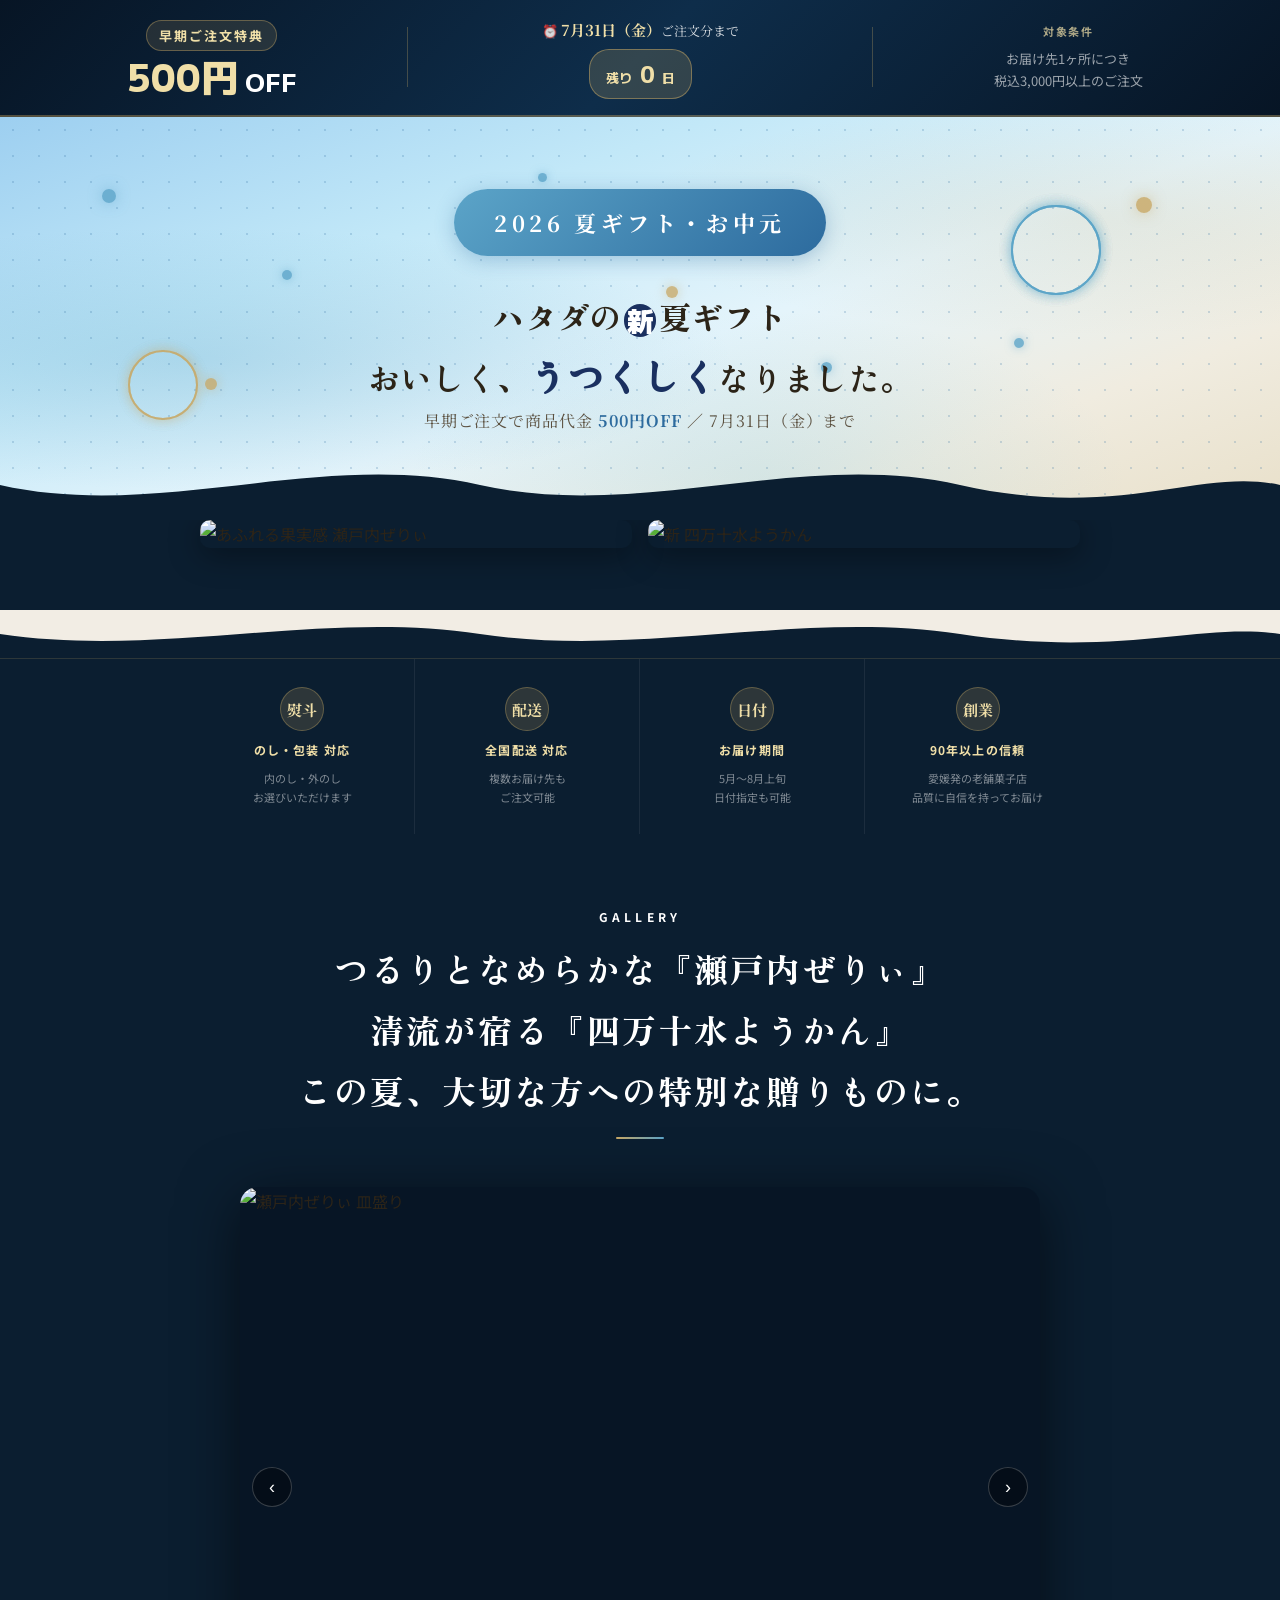
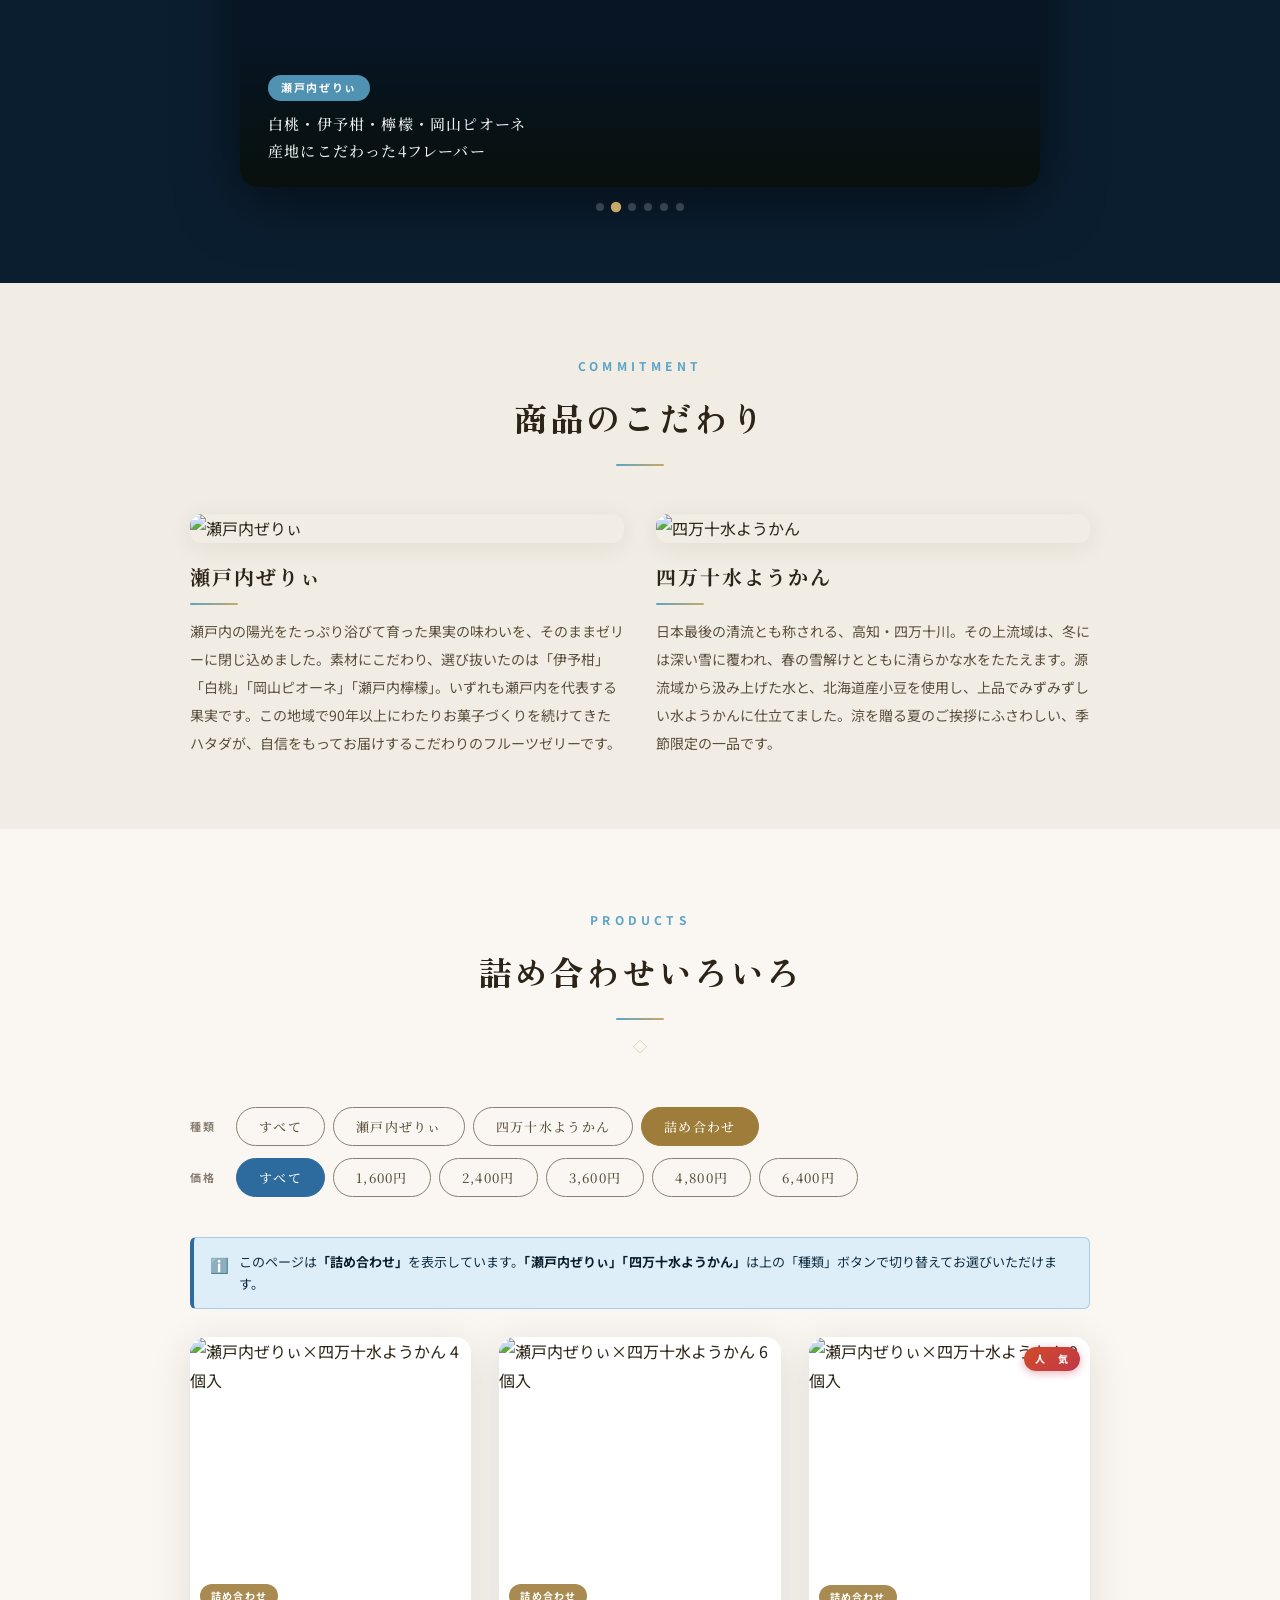
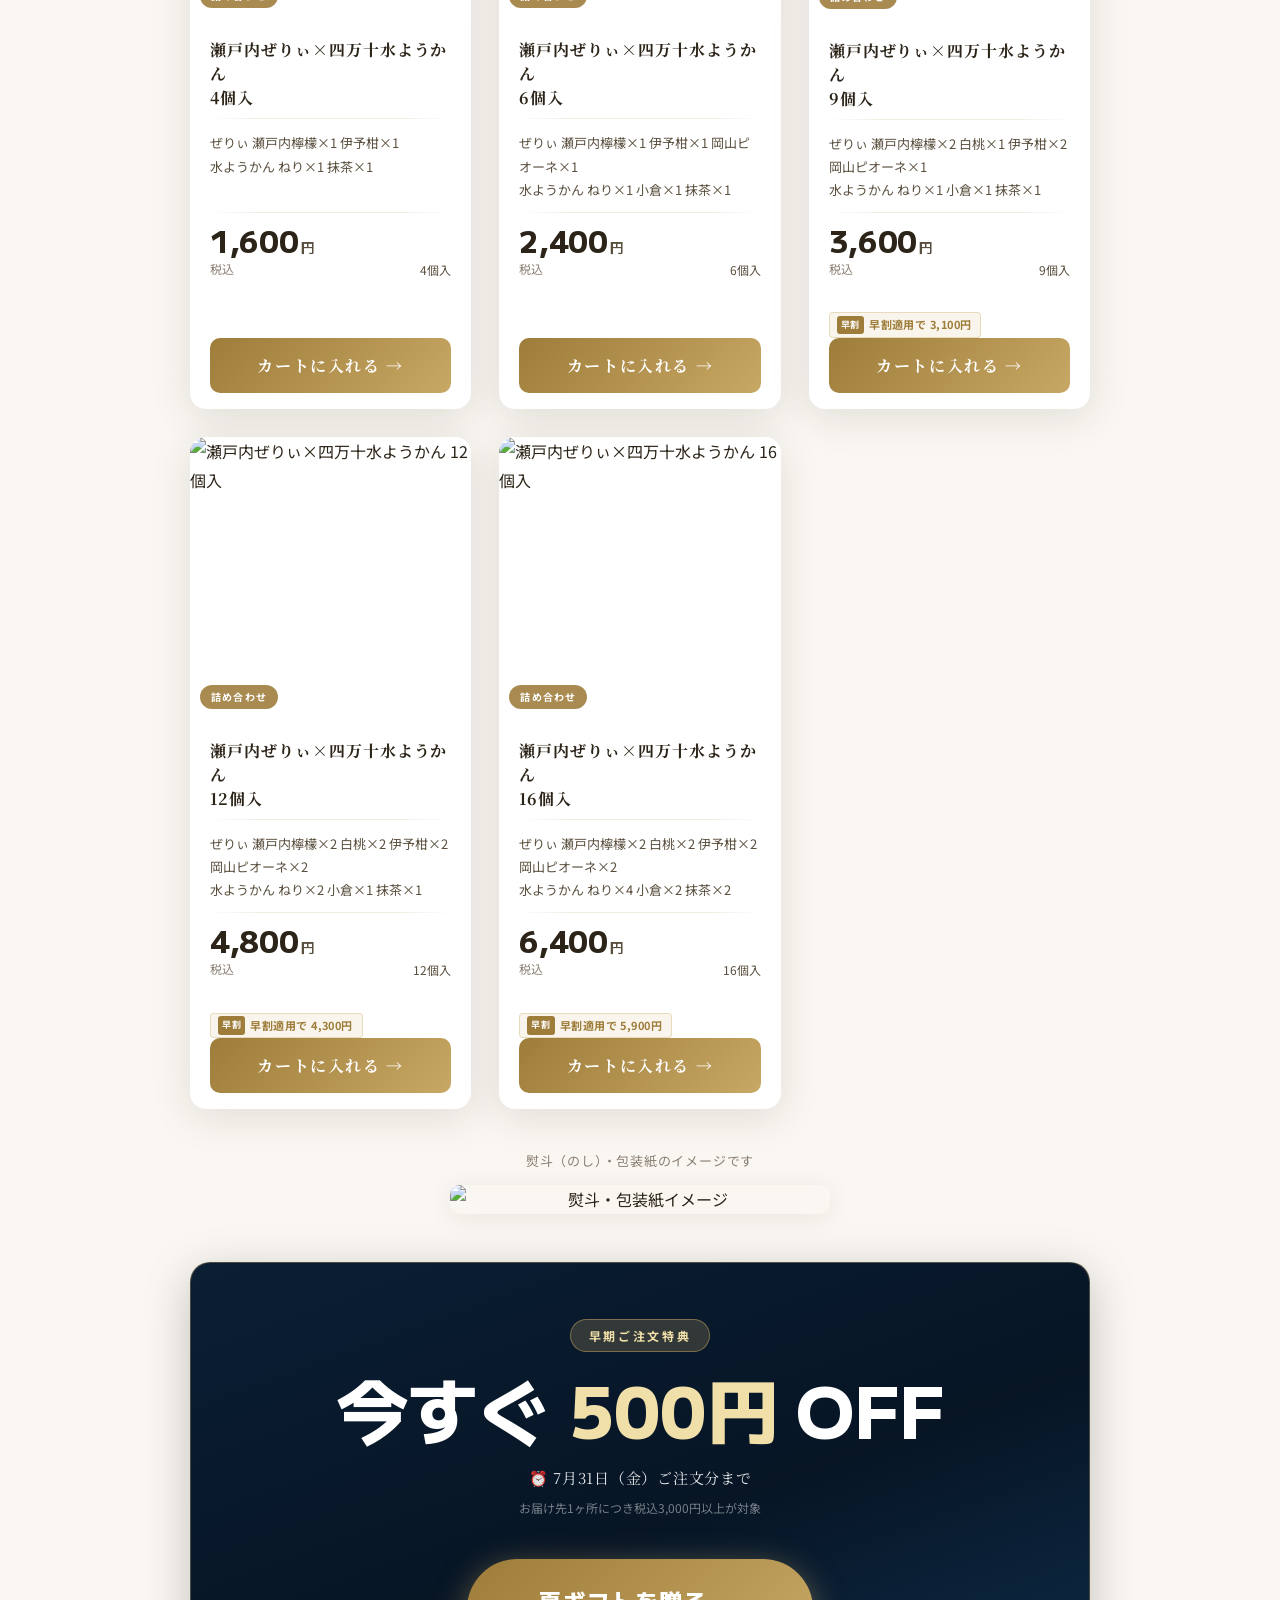
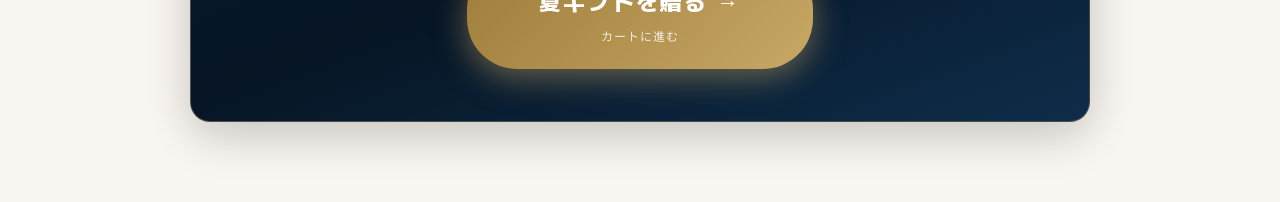
==== commit e5c1ee77: "ヒーローコピーを新コピーに変更、「新」を丸に白抜き文字でデザイン処理 Co-Authored-By: Claude Sonnet 4.6 <noreply@anthropic.com>" ====
--- a/preview_mix.html
+++ b/preview_mix.html
@@ -51,8 +51,8 @@
     <div class="hero__inner">
       <span class="hero__badge">2026 夏ギフト・お中元</span>
       <h1 class="hero__title">
-        <span class="hero__title__row">瀬戸内のフルーツ、四万十川の清流を</span>
-        <span class="hero__title__row"><span class="hero__title__accent">特別な夏ギフト</span>に仕上げました。</span>
+        <span class="hero__title__row">ハタダの<span class="hero__title__new">新</span>夏ギフト</span>
+        <span class="hero__title__row">おいしく、<span class="hero__title__accent">うつくしく</span>なりました。</span>
       </h1>
       <p class="hero__sub">早期ご注文で商品代金 <strong>500円OFF</strong> ／ 7月31日（金）まで</p>
     </div>
--- a/style.css
+++ b/style.css
@@ -220,7 +220,7 @@
        ただし .hero__badge は除外（独自のpadding/marginを保持） */
     .hero__inner h1,
     .hero__inner p,
-    .hero__inner span:not(.hero__badge):not(.hero__title__row):not(.hero__title__accent),
+    .hero__inner span:not(.hero__badge):not(.hero__title__row):not(.hero__title__accent):not(.hero__title__new),
     .hero__inner strong {
       margin: 0 !important;
       padding: 0 !important;
@@ -272,6 +272,24 @@
       font-size: 1.12em !important;
       font-weight: 700 !important;
       letter-spacing: 0.05em !important;
+    }
+    .hero__title__new {
+      display: inline-flex !important;
+      align-items: center !important;
+      justify-content: center !important;
+      width: 1.22em !important;
+      height: 1.22em !important;
+      border-radius: 50% !important;
+      background: #1a3060 !important;
+      color: #fff !important;
+      font-size: 0.84em !important;
+      font-weight: 900 !important;
+      font-family: "M PLUS 1", sans-serif !important;
+      letter-spacing: 0 !important;
+      line-height: 1 !important;
+      vertical-align: middle !important;
+      margin: 0 0.08em 0.12em !important;
+      flex-shrink: 0 !important;
     }
     .hero__sub {
       display: block !important;
